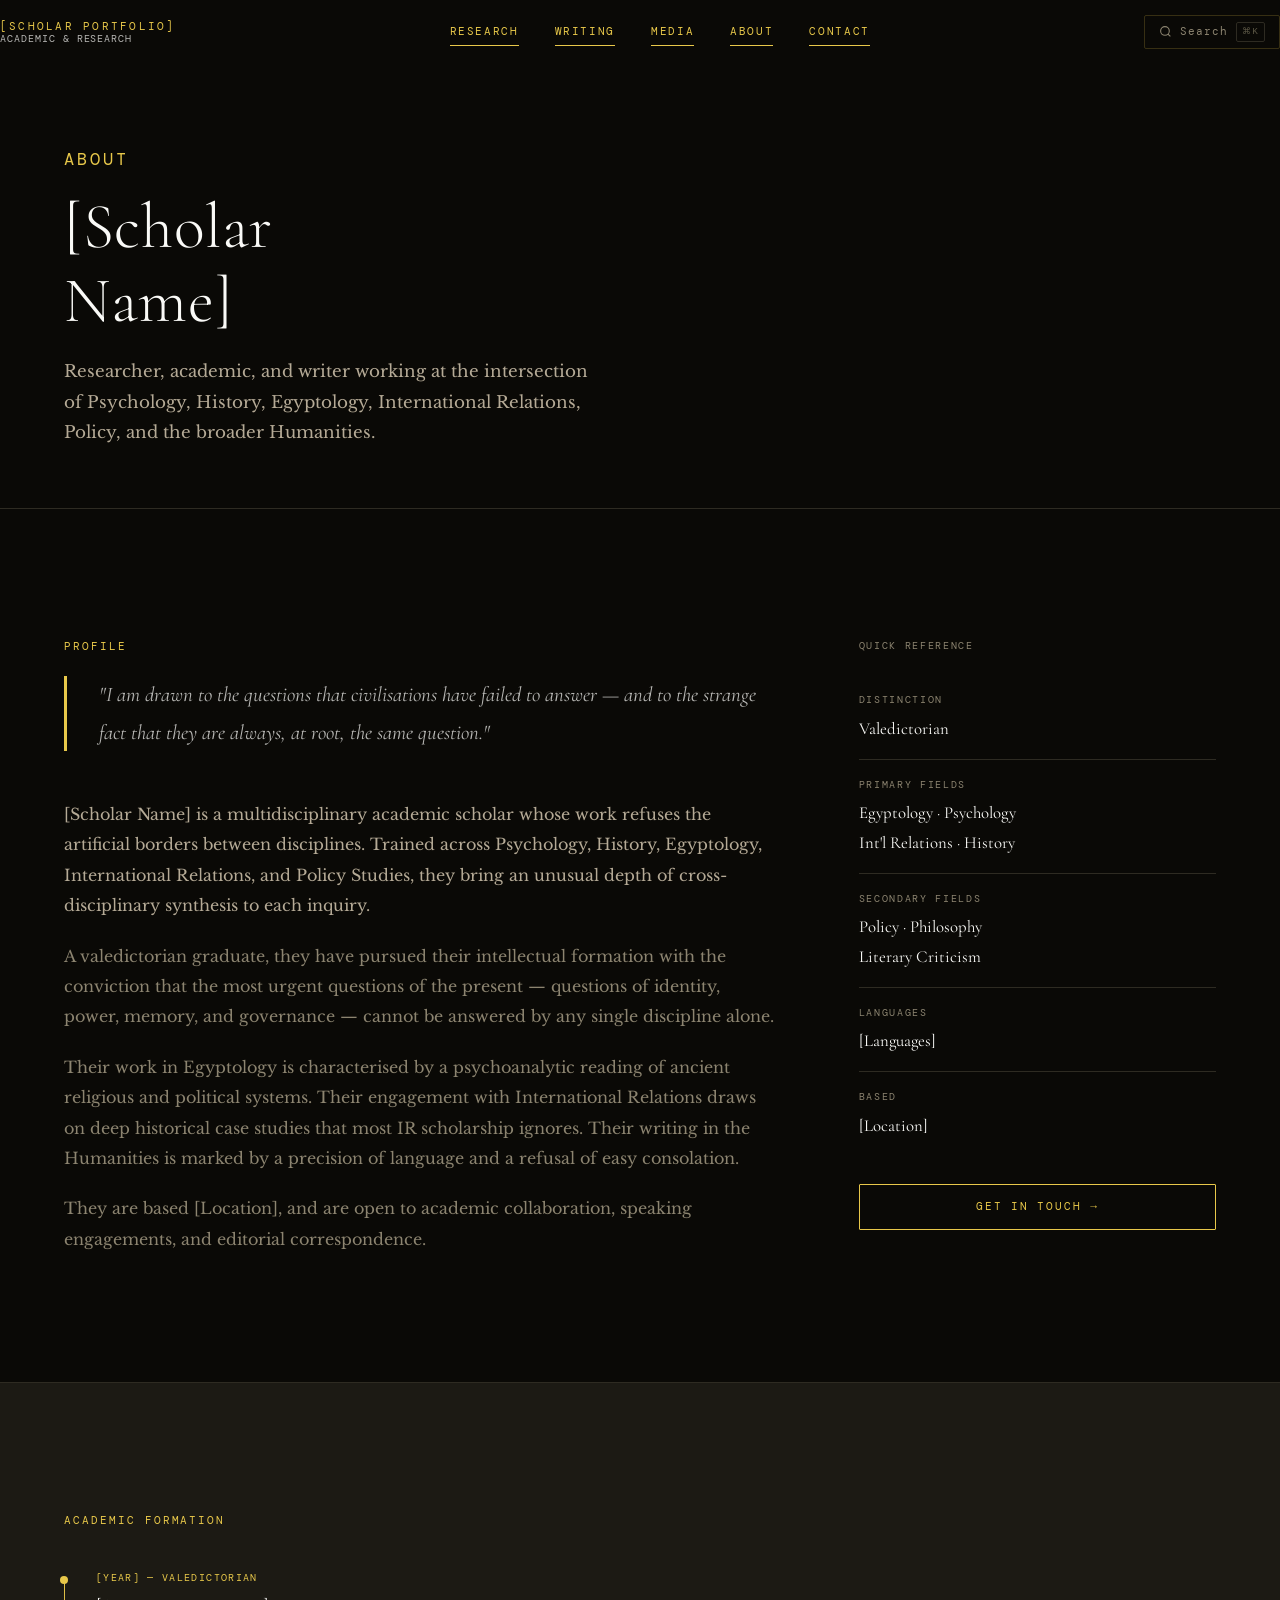
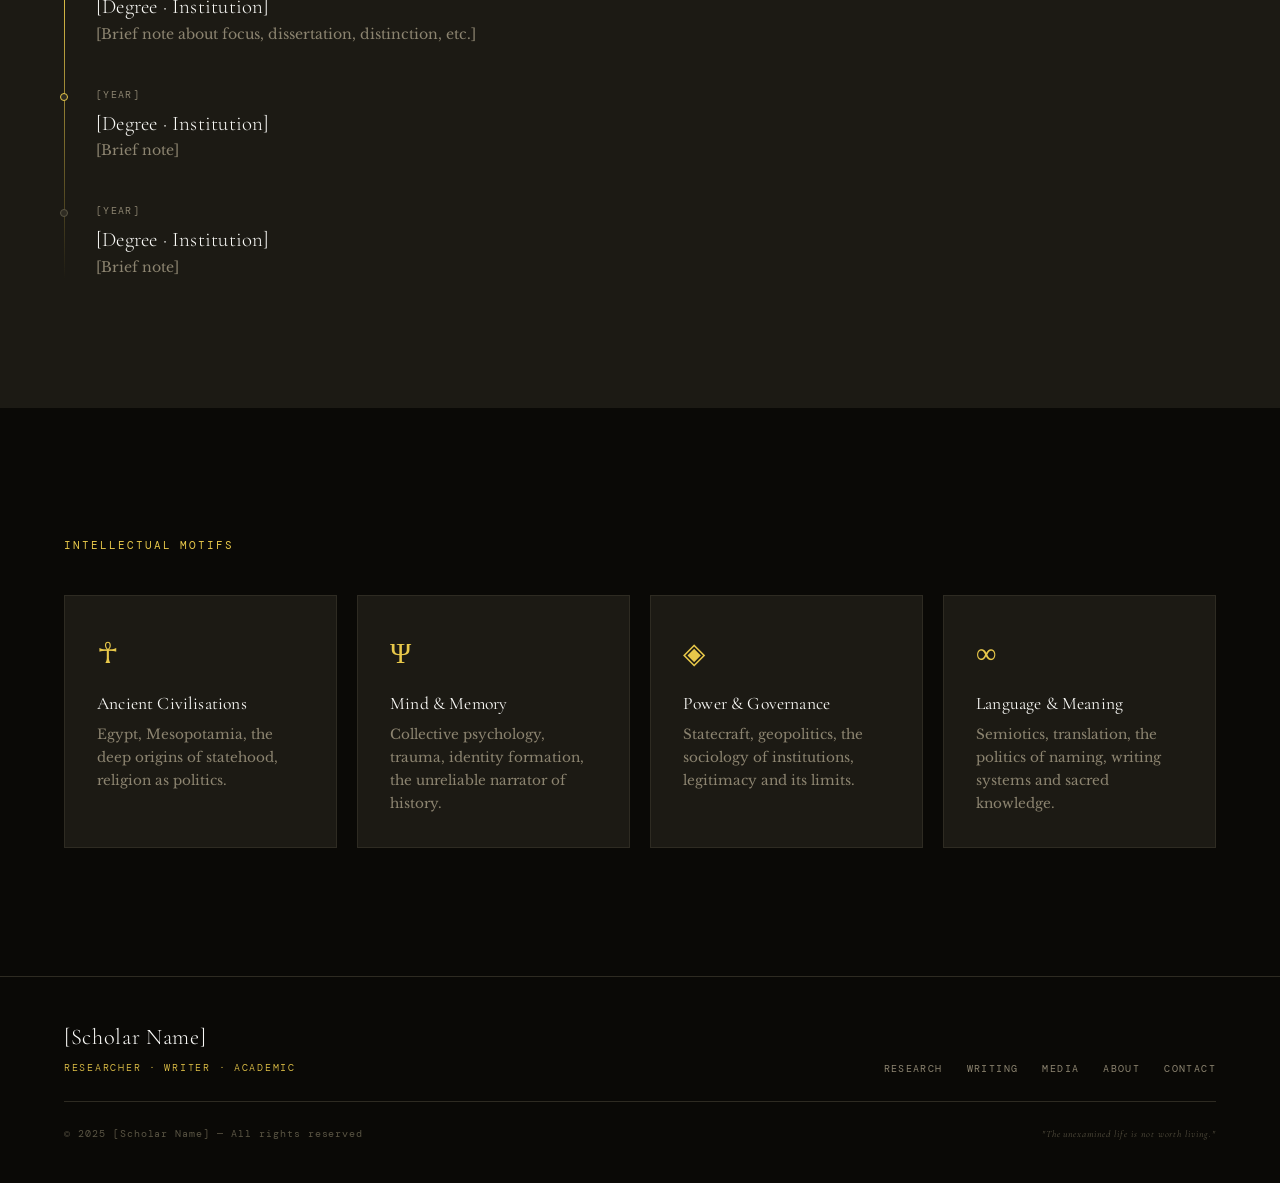
==== about/index.html @ 23cccf69 "initial website upload" ====
<!DOCTYPE html>
<html lang="en" data-depth="1">
<head>
  <meta charset="UTF-8"/>
  <meta name="viewport" content="width=device-width, initial-scale=1.0"/>
  <title>About — [Scholar Name]</title>
  <link rel="stylesheet" href="../css/style.css"/>
  <link rel="stylesheet" href="../css/animations.css"/>
  <link rel="stylesheet" href="../css/responsive.css"/>
</head>
<body>
<script src="../js/components.js"></script>

<div class="page-hero page-transition">
  <div class="container">
    <p class="label">About</p>
    <h1>[Scholar<br>Name]</h1>
    <p>Researcher, academic, and writer working at the intersection of
       Psychology, History, Egyptology, International Relations,
       Policy, and the broader Humanities.</p>
  </div>
</div>

<!-- BIO -->
<section class="section">
  <div class="container">
    <div style="display:grid;grid-template-columns:2fr 1fr;gap:80px;align-items:start">

      <div>
        <p class="label reveal" style="margin-bottom:20px">Profile</p>
        <div class="reveal" style="border-left:3px solid var(--gold);padding-left:32px;margin-bottom:48px">
          <p style="font-family:var(--ff-serif);font-size:1.3rem;font-style:italic;line-height:1.8;color:var(--off-white)">
            "I am drawn to the questions that civilisations have failed
            to answer — and to the strange fact that they are always,
            at root, the same question."
          </p>
        </div>

        <div class="reveal" style="display:flex;flex-direction:column;gap:20px">
          <p style="line-height:1.9">
            [Scholar Name] is a multidisciplinary academic scholar whose work refuses the
            artificial borders between disciplines. Trained across Psychology, History,
            Egyptology, International Relations, and Policy Studies, they bring an unusual
            depth of cross-disciplinary synthesis to each inquiry.
          </p>
          <p style="line-height:1.9;color:var(--mist)">
            A valedictorian graduate, they have pursued their intellectual formation with the
            conviction that the most urgent questions of the present — questions of identity,
            power, memory, and governance — cannot be answered by any single discipline alone.
          </p>
          <p style="line-height:1.9;color:var(--mist)">
            Their work in Egyptology is characterised by a psychoanalytic reading of ancient
            religious and political systems. Their engagement with International Relations
            draws on deep historical case studies that most IR scholarship ignores. Their
            writing in the Humanities is marked by a precision of language and a refusal
            of easy consolation.
          </p>
          <p style="line-height:1.9;color:var(--mist)">
            They are based [Location], and are open to academic collaboration,
            speaking engagements, and editorial correspondence.
          </p>
        </div>
      </div>

      <div>
        <!-- Quick facts -->
        <div class="reveal" style="display:flex;flex-direction:column;gap:0;position:sticky;top:calc(var(--nav-h) + 32px)">
          <p class="label-muted" style="margin-bottom:20px">Quick Reference</p>

          <div style="padding:16px 0;border-bottom:1px solid var(--ash)">
            <div class="label-muted" style="margin-bottom:4px">Distinction</div>
            <div style="font-family:var(--ff-serif);font-size:1.05rem;color:var(--white)">Valedictorian</div>
          </div>
          <div style="padding:16px 0;border-bottom:1px solid var(--ash)">
            <div class="label-muted" style="margin-bottom:4px">Primary Fields</div>
            <div style="font-family:var(--ff-serif);font-size:1.05rem;color:var(--white)">
              Egyptology · Psychology<br>Int'l Relations · History
            </div>
          </div>
          <div style="padding:16px 0;border-bottom:1px solid var(--ash)">
            <div class="label-muted" style="margin-bottom:4px">Secondary Fields</div>
            <div style="font-family:var(--ff-serif);font-size:1.05rem;color:var(--white)">
              Policy · Philosophy<br>Literary Criticism
            </div>
          </div>
          <div style="padding:16px 0;border-bottom:1px solid var(--ash)">
            <div class="label-muted" style="margin-bottom:4px">Languages</div>
            <div style="font-family:var(--ff-serif);font-size:1.05rem;color:var(--white)">[Languages]</div>
          </div>
          <div style="padding:16px 0">
            <div class="label-muted" style="margin-bottom:4px">Based</div>
            <div style="font-family:var(--ff-serif);font-size:1.05rem;color:var(--white)">[Location]</div>
          </div>

          <a href="../contact/index.html" class="btn btn-gold" style="margin-top:28px;justify-content:center">
            Get in Touch →
          </a>
        </div>
      </div>

    </div>
  </div>
</section>

<!-- EDUCATION / TIMELINE -->
<!-- ============================================================
  HOW TO ADD NEW CREDENTIALS:
  Copy a timeline item and update institution, degree, year, note.
  ============================================================ -->
<section class="section" style="border-top:1px solid var(--ash);background:var(--smoke)">
  <div class="container">
    <p class="label reveal" style="margin-bottom:40px">Academic Formation</p>

    <div style="position:relative;padding-left:32px">
      <!-- Vertical line -->
      <div style="position:absolute;left:0;top:8px;bottom:0;width:1px;background:linear-gradient(to bottom, var(--gold), transparent)"></div>

      <!-- Timeline item — duplicate to add more -->
      <div class="reveal" style="position:relative;margin-bottom:40px">
        <div style="position:absolute;left:-36px;top:6px;width:8px;height:8px;background:var(--gold);border-radius:50%"></div>
        <div style="font-family:var(--ff-mono);font-size:0.6rem;letter-spacing:0.14em;text-transform:uppercase;color:var(--gold);margin-bottom:8px">
          [Year] — Valedictorian
        </div>
        <h4 style="font-family:var(--ff-serif);font-size:1.3rem;font-weight:300;color:var(--white);margin-bottom:4px">
          [Degree · Institution]
        </h4>
        <p style="font-size:0.88rem;color:var(--mist);max-width:520px;line-height:1.7">
          [Brief note about focus, dissertation, distinction, etc.]
        </p>
      </div>

      <div class="reveal" style="position:relative;margin-bottom:40px">
        <div style="position:absolute;left:-36px;top:6px;width:8px;height:8px;background:var(--ash);border-radius:50%;border:1px solid var(--gold)"></div>
        <div style="font-family:var(--ff-mono);font-size:0.6rem;letter-spacing:0.14em;text-transform:uppercase;color:var(--mist);margin-bottom:8px">
          [Year]
        </div>
        <h4 style="font-family:var(--ff-serif);font-size:1.3rem;font-weight:300;color:var(--white);margin-bottom:4px">
          [Degree · Institution]
        </h4>
        <p style="font-size:0.88rem;color:var(--mist);max-width:520px;line-height:1.7">
          [Brief note]
        </p>
      </div>

      <div class="reveal" style="position:relative">
        <div style="position:absolute;left:-36px;top:6px;width:8px;height:8px;background:var(--ash);border-radius:50%;border:1px solid var(--dust)"></div>
        <div style="font-family:var(--ff-mono);font-size:0.6rem;letter-spacing:0.14em;text-transform:uppercase;color:var(--mist);margin-bottom:8px">
          [Year]
        </div>
        <h4 style="font-family:var(--ff-serif);font-size:1.3rem;font-weight:300;color:var(--white);margin-bottom:4px">
          [Degree · Institution]
        </h4>
        <p style="font-size:0.88rem;color:var(--mist);max-width:520px;line-height:1.7">
          [Brief note]
        </p>
      </div>
    </div>
  </div>
</section>

<!-- INTERESTS / MOTIFS -->
<section class="section">
  <div class="container">
    <p class="label reveal" style="margin-bottom:40px">Intellectual Motifs</p>
    <div style="display:grid;grid-template-columns:repeat(auto-fit,minmax(220px,1fr));gap:20px">

      <div class="card reveal">
        <div style="font-size:1.8rem;margin-bottom:16px;color:var(--gold)">☥</div>
        <h4 style="font-family:var(--ff-serif);font-size:1.1rem;font-weight:400;color:var(--white);margin-bottom:8px">Ancient Civilisations</h4>
        <p style="font-size:0.85rem;color:var(--mist);line-height:1.7">Egypt, Mesopotamia, the deep origins of statehood, religion as politics.</p>
      </div>

      <div class="card reveal">
        <div style="font-size:1.8rem;margin-bottom:16px;color:var(--gold)">Ψ</div>
        <h4 style="font-family:var(--ff-serif);font-size:1.1rem;font-weight:400;color:var(--white);margin-bottom:8px">Mind &amp; Memory</h4>
        <p style="font-size:0.85rem;color:var(--mist);line-height:1.7">Collective psychology, trauma, identity formation, the unreliable narrator of history.</p>
      </div>

      <div class="card reveal">
        <div style="font-size:1.8rem;margin-bottom:16px;color:var(--gold)">◈</div>
        <h4 style="font-family:var(--ff-serif);font-size:1.1rem;font-weight:400;color:var(--white);margin-bottom:8px">Power &amp; Governance</h4>
        <p style="font-size:0.85rem;color:var(--mist);line-height:1.7">Statecraft, geopolitics, the sociology of institutions, legitimacy and its limits.</p>
      </div>

      <div class="card reveal">
        <div style="font-size:1.8rem;margin-bottom:16px;color:var(--gold)">∞</div>
        <h4 style="font-family:var(--ff-serif);font-size:1.1rem;font-weight:400;color:var(--white);margin-bottom:8px">Language &amp; Meaning</h4>
        <p style="font-size:0.85rem;color:var(--mist);line-height:1.7">Semiotics, translation, the politics of naming, writing systems and sacred knowledge.</p>
      </div>

    </div>
  </div>
</section>

<script src="../js/main.js"></script>
</body>
</html>
---- css/style.css ----
/* ============================================================
   DESIGN SYSTEM — SCHOLAR PORTFOLIO
   Minimal · Sophisticated · Yellow-Accented · Editorial
   ============================================================ */

@import url('https://fonts.googleapis.com/css2?family=Cormorant+Garamond:ital,wght@0,300;0,400;0,500;0,600;1,300;1,400&family=DM+Mono:ital,wght@0,300;0,400;1,300&family=Libre+Baskerville:ital,wght@0,400;0,700;1,400&display=swap');

/* ---- TOKENS ---- */
:root {
  --gold:        #E8C84A;
  --gold-dim:    #C9A82A;
  --gold-pale:   rgba(232, 200, 74, 0.08);
  --gold-mid:    rgba(232, 200, 74, 0.18);
  --gold-glow:   rgba(232, 200, 74, 0.35);

  --ink:         #0A0906;
  --ink-2:       #111009;
  --paper:       #F7F3EB;
  --paper-dim:   #EDE8DE;
  --smoke:       #1C1A14;
  --ash:         #2E2B22;
  --dust:        #5A5544;
  --mist:        #8C8470;
  --fog:         #B5AA96;

  --white:       #FAFAF7;
  --off-white:   rgba(250, 250, 247, 0.72);

  --ff-serif:    'Cormorant Garamond', 'Georgia', serif;
  --ff-body:     'Libre Baskerville', Georgia, serif;
  --ff-mono:     'DM Mono', 'Courier New', monospace;

  --nav-h:       64px;
  --max-w:       1200px;
  --section-gap: clamp(80px, 10vw, 140px);

  --ease-out:    cubic-bezier(0.16, 1, 0.3, 1);
  --ease-in-out: cubic-bezier(0.4, 0, 0.2, 1);
}

/* ---- RESET ---- */
*, *::before, *::after { box-sizing: border-box; margin: 0; padding: 0; }
html { scroll-behavior: smooth; -webkit-font-smoothing: antialiased; }
body {
  background: var(--ink);
  color: var(--fog);
  font-family: var(--ff-body);
  font-size: 16px;
  line-height: 1.75;
  min-height: 100vh;
  overflow-x: hidden;
}
img { display: block; max-width: 100%; }
a { color: inherit; text-decoration: none; }
ul, ol { list-style: none; }
button, input, textarea { font: inherit; border: none; background: none; outline: none; }
::selection { background: var(--gold); color: var(--ink); }

/* ---- TYPOGRAPHY ---- */
h1, h2, h3, h4, h5 {
  font-family: var(--ff-serif);
  font-weight: 300;
  line-height: 1.15;
  letter-spacing: 0.01em;
  color: var(--white);
}
h1 { font-size: clamp(3.2rem, 7vw, 7rem); }
h2 { font-size: clamp(2rem, 4vw, 3.4rem); }
h3 { font-size: clamp(1.4rem, 2.5vw, 2rem); }
h4 { font-size: 1.2rem; }
p { color: var(--fog); }

.label {
  font-family: var(--ff-mono);
  font-size: 0.68rem;
  letter-spacing: 0.18em;
  text-transform: uppercase;
  color: var(--gold);
}
.label-muted {
  font-family: var(--ff-mono);
  font-size: 0.65rem;
  letter-spacing: 0.16em;
  text-transform: uppercase;
  color: var(--mist);
}

/* ---- LAYOUT ---- */
.container {
  width: min(var(--max-w), 100% - 2 * clamp(20px, 5vw, 64px));
  margin-inline: auto;
}

.section { padding-block: var(--section-gap); }

/* ---- NAVBAR ---- */
#navbar {
  position: fixed;
  top: 0; left: 0; right: 0;
  z-index: 900;
  height: var(--nav-h);
  display: flex;
  align-items: center;
  transition: background 0.4s var(--ease-out), border-bottom 0.4s;
}
#navbar.scrolled {
  background: rgba(10, 9, 6, 0.92);
  backdrop-filter: blur(16px);
  border-bottom: 1px solid rgba(232, 200, 74, 0.12);
}
.nav-inner {
  display: flex;
  align-items: center;
  justify-content: space-between;
  width: 100%;
}
.nav-logo {
  font-family: var(--ff-mono);
  font-size: 0.7rem;
  letter-spacing: 0.2em;
  text-transform: uppercase;
  color: var(--gold);
  display: flex;
  flex-direction: column;
  line-height: 1.2;
}
.nav-logo span { color: var(--off-white); font-size: 0.6rem; letter-spacing: 0.1em; }
.nav-links {
  display: flex;
  gap: 36px;
  align-items: center;
}
.nav-links a {
  font-family: var(--ff-mono);
  font-size: 0.68rem;
  letter-spacing: 0.15em;
  text-transform: uppercase;
  color: var(--mist);
  transition: color 0.25s;
  position: relative;
}
.nav-links a::after {
  content: '';
  position: absolute;
  bottom: -4px; left: 0;
  width: 0; height: 1px;
  background: var(--gold);
  transition: width 0.3s var(--ease-out);
}
.nav-links a:hover { color: var(--white); }
.nav-links a:hover::after { width: 100%; }
.nav-links a.active { color: var(--gold); }
.nav-links a.active::after { width: 100%; }

.nav-search-btn {
  cursor: pointer;
  color: var(--mist);
  font-family: var(--ff-mono);
  font-size: 0.68rem;
  letter-spacing: 0.1em;
  display: flex;
  align-items: center;
  gap: 8px;
  border: 1px solid rgba(232, 200, 74, 0.2);
  padding: 6px 14px;
  border-radius: 2px;
  transition: all 0.25s;
}
.nav-search-btn:hover { color: var(--gold); border-color: var(--gold); }
.nav-search-btn kbd {
  font-size: 0.58rem;
  color: var(--dust);
  border: 1px solid var(--ash);
  padding: 1px 5px;
  border-radius: 2px;
}

/* ---- HAMBURGER ---- */
.nav-hamburger {
  display: none;
  flex-direction: column;
  gap: 5px;
  cursor: pointer;
  padding: 4px;
}
.nav-hamburger span {
  display: block;
  width: 22px; height: 1.5px;
  background: var(--fog);
  transition: all 0.3s;
}

/* ---- MOBILE NAV ---- */
.nav-mobile {
  display: none;
  position: fixed;
  top: var(--nav-h); left: 0; right: 0;
  background: rgba(10, 9, 6, 0.97);
  backdrop-filter: blur(20px);
  border-bottom: 1px solid rgba(232, 200, 74, 0.12);
  padding: 32px;
  z-index: 850;
  flex-direction: column;
  gap: 24px;
}
.nav-mobile.open { display: flex; }
.nav-mobile a {
  font-family: var(--ff-mono);
  font-size: 0.8rem;
  letter-spacing: 0.15em;
  text-transform: uppercase;
  color: var(--mist);
  transition: color 0.2s;
}
.nav-mobile a:hover, .nav-mobile a.active { color: var(--gold); }

/* ---- SEARCH OVERLAY ---- */
#search-overlay {
  position: fixed;
  inset: 0;
  z-index: 1000;
  background: rgba(10, 9, 6, 0.96);
  backdrop-filter: blur(24px);
  display: none;
  flex-direction: column;
  align-items: center;
  justify-content: flex-start;
  padding-top: 15vh;
  opacity: 0;
  transition: opacity 0.3s var(--ease-out);
}
#search-overlay.open {
  display: flex;
  opacity: 1;
}
.search-inner {
  width: min(680px, 90%);
}
.search-label {
  font-family: var(--ff-mono);
  font-size: 0.65rem;
  letter-spacing: 0.22em;
  text-transform: uppercase;
  color: var(--gold);
  margin-bottom: 20px;
}
.search-bar {
  position: relative;
  display: flex;
  align-items: center;
  border-bottom: 2px solid var(--gold);
  padding-bottom: 12px;
  gap: 16px;
}
.search-bar svg { color: var(--gold); flex-shrink: 0; }
#search-input {
  flex: 1;
  font-family: var(--ff-serif);
  font-size: clamp(1.4rem, 3vw, 2.2rem);
  font-weight: 300;
  color: var(--white);
  background: transparent;
  caret-color: var(--gold);
}
#search-input::placeholder { color: var(--ash); }
.search-esc {
  font-family: var(--ff-mono);
  font-size: 0.6rem;
  letter-spacing: 0.12em;
  text-transform: uppercase;
  color: var(--dust);
  cursor: pointer;
  transition: color 0.2s;
}
.search-esc:hover { color: var(--gold); }
#search-results {
  margin-top: 32px;
  display: flex;
  flex-direction: column;
  gap: 2px;
}
.search-item {
  display: flex;
  align-items: center;
  gap: 20px;
  padding: 14px 16px;
  cursor: pointer;
  border-radius: 2px;
  transition: background 0.2s;
}
.search-item:hover { background: var(--gold-pale); }
.search-item-tag {
  font-family: var(--ff-mono);
  font-size: 0.58rem;
  letter-spacing: 0.14em;
  text-transform: uppercase;
  color: var(--gold-dim);
  min-width: 80px;
}
.search-item-title {
  font-family: var(--ff-serif);
  font-size: 1.1rem;
  color: var(--off-white);
}
.search-hint {
  display: flex;
  gap: 20px;
  margin-top: 24px;
}
.search-hint span {
  font-family: var(--ff-mono);
  font-size: 0.6rem;
  letter-spacing: 0.12em;
  color: var(--dust);
}
.search-hint kbd {
  font-size: 0.58rem;
  border: 1px solid var(--ash);
  padding: 2px 6px;
  border-radius: 2px;
  margin-right: 4px;
}

/* ---- DIVIDERS ---- */
.hr-gold {
  border: none;
  border-top: 1px solid rgba(232, 200, 74, 0.2);
  margin-block: 24px;
}
.hr-ash {
  border: none;
  border-top: 1px solid var(--ash);
  margin-block: 24px;
}

/* ---- BUTTONS ---- */
.btn {
  display: inline-flex;
  align-items: center;
  gap: 10px;
  font-family: var(--ff-mono);
  font-size: 0.7rem;
  letter-spacing: 0.16em;
  text-transform: uppercase;
  padding: 12px 24px;
  border: 1px solid;
  border-radius: 1px;
  cursor: pointer;
  transition: all 0.28s var(--ease-out);
}
.btn-gold {
  color: var(--gold);
  border-color: var(--gold);
}
.btn-gold:hover {
  background: var(--gold);
  color: var(--ink);
}
.btn-ghost {
  color: var(--fog);
  border-color: var(--ash);
}
.btn-ghost:hover {
  border-color: var(--fog);
  color: var(--white);
}

/* ---- CARDS ---- */
.card {
  background: var(--smoke);
  border: 1px solid var(--ash);
  padding: 32px;
  transition: border-color 0.3s, transform 0.3s var(--ease-out);
  position: relative;
  overflow: hidden;
}
.card::before {
  content: '';
  position: absolute;
  top: 0; left: 0;
  width: 0; height: 2px;
  background: var(--gold);
  transition: width 0.4s var(--ease-out);
}
.card:hover { border-color: rgba(232, 200, 74, 0.3); transform: translateY(-3px); }
.card:hover::before { width: 100%; }

/* ---- TAG PILL ---- */
.tag {
  display: inline-block;
  font-family: var(--ff-mono);
  font-size: 0.6rem;
  letter-spacing: 0.14em;
  text-transform: uppercase;
  padding: 4px 10px;
  border: 1px solid var(--ash);
  color: var(--mist);
  border-radius: 1px;
  transition: all 0.2s;
}
.tag:hover, .tag.active {
  border-color: var(--gold);
  color: var(--gold);
  background: var(--gold-pale);
}

/* ---- FOOTER ---- */
#footer {
  border-top: 1px solid var(--ash);
  padding-block: 40px;
}
.footer-inner {
  display: flex;
  justify-content: space-between;
  align-items: flex-end;
  gap: 24px;
  flex-wrap: wrap;
}
.footer-logo {
  font-family: var(--ff-serif);
  font-size: 1.4rem;
  font-weight: 300;
  color: var(--white);
  letter-spacing: 0.03em;
}
.footer-logo small {
  display: block;
  font-family: var(--ff-mono);
  font-size: 0.6rem;
  letter-spacing: 0.18em;
  text-transform: uppercase;
  color: var(--gold);
  margin-top: 4px;
}
.footer-links {
  display: flex;
  gap: 24px;
  flex-wrap: wrap;
}
.footer-links a {
  font-family: var(--ff-mono);
  font-size: 0.62rem;
  letter-spacing: 0.14em;
  text-transform: uppercase;
  color: var(--mist);
  transition: color 0.2s;
}
.footer-links a:hover { color: var(--gold); }
.footer-copy {
  width: 100%;
  font-family: var(--ff-mono);
  font-size: 0.6rem;
  letter-spacing: 0.1em;
  color: var(--dust);
  margin-top: 24px;
  padding-top: 24px;
  border-top: 1px solid var(--ash);
  display: flex;
  justify-content: space-between;
  flex-wrap: wrap;
  gap: 8px;
}

/* ---- PAGE HERO (non-home) ---- */
.page-hero {
  padding-top: calc(var(--nav-h) + 80px);
  padding-bottom: 60px;
  border-bottom: 1px solid var(--ash);
}
.page-hero .label { margin-bottom: 16px; }
.page-hero h1 {
  font-size: clamp(2.4rem, 5vw, 4.8rem);
  margin-bottom: 20px;
}
.page-hero p {
  font-size: 1.05rem;
  max-width: 540px;
  line-height: 1.8;
}

/* ---- SCROLL REVEAL ---- */
.reveal {
  opacity: 0;
  transform: translateY(28px);
  transition: opacity 0.7s var(--ease-out), transform 0.7s var(--ease-out);
}
.reveal.visible { opacity: 1; transform: none; }

/* ---- UTILITY ---- */
.gold { color: var(--gold); }
.serif { font-family: var(--ff-serif); }
.mono  { font-family: var(--ff-mono); }
.text-muted { color: var(--mist); }
.mt-sm { margin-top: 12px; }
.mt-md { margin-top: 24px; }
.mt-lg { margin-top: 48px; }
.flex { display: flex; }
.gap-sm { gap: 12px; }
.gap-md { gap: 24px; }
.items-center { align-items: center; }
.flex-wrap { flex-wrap: wrap; }

/* ---- RESPONSIVE ---- */
@media (max-width: 768px) {
  .nav-links, .nav-search-btn { display: none; }
  .nav-hamburger { display: flex; }
  :root { --section-gap: 64px; }
}
---- css/animations.css ----
/* ============================================================
   ANIMATIONS — HOME CANVAS + TRANSITIONS
   ============================================================ */

/* ---- HOME HERO CANVAS ---- */
#hero-canvas {
  position: absolute;
  inset: 0;
  width: 100%; height: 100%;
  z-index: 0;
  pointer-events: none;
}

/* ---- HERO SECTION ---- */
#home-hero {
  position: relative;
  min-height: 100svh;
  display: flex;
  align-items: center;
  overflow: hidden;
  background: var(--ink);
}

/* Deep atmospheric gradient base */
#home-hero::before {
  content: '';
  position: absolute;
  inset: 0;
  background:
    radial-gradient(ellipse 80% 60% at 20% 70%, rgba(232,200,74,0.07) 0%, transparent 60%),
    radial-gradient(ellipse 60% 80% at 80% 20%, rgba(232,200,74,0.04) 0%, transparent 55%),
    radial-gradient(ellipse 100% 100% at 50% 50%, rgba(30,25,15,0.9) 0%, var(--ink) 80%);
  z-index: 1;
}

/* Grain overlay */
#home-hero::after {
  content: '';
  position: absolute;
  inset: 0;
  z-index: 2;
  background-image: url("data:image/svg+xml,%3Csvg viewBox='0 0 200 200' xmlns='http://www.w3.org/2000/svg'%3E%3Cfilter id='n'%3E%3CfeTurbulence type='fractalNoise' baseFrequency='0.75' numOctaves='4' stitchTiles='stitch'/%3E%3C/filter%3E%3Crect width='100%25' height='100%25' filter='url(%23n)' opacity='0.04'/%3E%3C/svg%3E");
  background-size: 160px 160px;
  pointer-events: none;
  opacity: 0.55;
}

.hero-content {
  position: relative;
  z-index: 10;
  padding-top: var(--nav-h);
}

/* ---- HERO TEXT ANIMATIONS ---- */
@keyframes heroFadeUp {
  from { opacity: 0; transform: translateY(40px); }
  to   { opacity: 1; transform: translateY(0); }
}
@keyframes heroFadeIn {
  from { opacity: 0; }
  to   { opacity: 1; }
}
@keyframes scanLine {
  0%   { transform: translateY(-100%); opacity: 0; }
  10%  { opacity: 1; }
  90%  { opacity: 1; }
  100% { transform: translateY(calc(100vh + 100%)); opacity: 0; }
}
@keyframes goldPulse {
  0%, 100% { opacity: 0.6; }
  50%       { opacity: 1; }
}
@keyframes blink {
  0%, 100% { opacity: 1; }
  50%       { opacity: 0; }
}

.hero-eyebrow {
  animation: heroFadeIn 1s 0.2s both;
  display: flex;
  align-items: center;
  gap: 12px;
  margin-bottom: 24px;
}
.hero-eyebrow-line {
  display: block;
  width: 40px; height: 1px;
  background: var(--gold);
  animation: goldPulse 3s 1.5s infinite;
}
.hero-name {
  animation: heroFadeUp 1s 0.35s both;
  color: var(--white);
  font-weight: 300;
  margin-bottom: 8px;
}
.hero-title {
  animation: heroFadeUp 1s 0.5s both;
  font-family: var(--ff-serif);
  font-size: clamp(1.1rem, 2vw, 1.6rem);
  font-weight: 300;
  font-style: italic;
  color: var(--gold-dim);
  margin-bottom: 28px;
  letter-spacing: 0.02em;
}
.hero-disciplines {
  animation: heroFadeUp 1s 0.65s both;
  display: flex;
  flex-wrap: wrap;
  gap: 10px;
  margin-bottom: 36px;
}
.hero-disc {
  font-family: var(--ff-mono);
  font-size: 0.62rem;
  letter-spacing: 0.16em;
  text-transform: uppercase;
  color: var(--mist);
  padding: 5px 12px;
  border: 1px solid var(--ash);
  transition: all 0.3s;
}
.hero-disc:hover { border-color: var(--gold); color: var(--gold); }
.hero-bio {
  animation: heroFadeUp 1s 0.8s both;
  font-size: 1.05rem;
  line-height: 1.85;
  max-width: 520px;
  color: var(--mist);
  margin-bottom: 40px;
}
.hero-ctas {
  animation: heroFadeUp 1s 0.95s both;
  display: flex;
  gap: 16px;
  flex-wrap: wrap;
}
.hero-coords {
  animation: heroFadeIn 1.5s 1.2s both;
  position: absolute;
  bottom: 40px; right: 0;
  font-family: var(--ff-mono);
  font-size: 0.6rem;
  letter-spacing: 0.14em;
  color: var(--dust);
  text-align: right;
  line-height: 1.8;
}
.hero-scroll {
  animation: heroFadeIn 2s 1.5s both;
  position: absolute;
  bottom: 36px; left: 0;
  display: flex;
  flex-direction: column;
  align-items: center;
  gap: 8px;
}
.hero-scroll span {
  font-family: var(--ff-mono);
  font-size: 0.55rem;
  letter-spacing: 0.2em;
  text-transform: uppercase;
  color: var(--dust);
  writing-mode: vertical-lr;
}
.hero-scroll-line {
  width: 1px;
  height: 48px;
  background: linear-gradient(to bottom, var(--gold), transparent);
  animation: scanLine 2.5s 2s infinite;
}

/* ---- CANVAS PARTICLE ---- */
.canvas-wrap {
  position: absolute;
  inset: 0;
  z-index: 3;
  pointer-events: none;
}

/* ---- STAT TICKER ---- */
.hero-stats {
  animation: heroFadeUp 1s 1.1s both;
  display: flex;
  gap: 40px;
  flex-wrap: wrap;
  padding-top: 40px;
  border-top: 1px solid var(--ash);
  margin-top: 40px;
}
.hero-stat-num {
  font-family: var(--ff-serif);
  font-size: 2.4rem;
  font-weight: 300;
  color: var(--gold);
  line-height: 1;
}
.hero-stat-label {
  font-family: var(--ff-mono);
  font-size: 0.6rem;
  letter-spacing: 0.16em;
  text-transform: uppercase;
  color: var(--dust);
  margin-top: 4px;
}

/* ---- CURSOR BLINK ---- */
.cursor-blink {
  display: inline-block;
  width: 2px;
  height: 1em;
  background: var(--gold);
  vertical-align: text-bottom;
  animation: blink 1s step-end infinite;
  margin-left: 2px;
}

/* ---- PAGE TRANSITIONS ---- */
.page-transition {
  animation: heroFadeUp 0.6s var(--ease-out) both;
}

/* ---- GLITCH ACCENT ---- */
@keyframes glitch1 {
  0%, 95%, 100% { clip-path: inset(0 0 100% 0); }
  96%  { clip-path: inset(20% 0 60% 0); transform: translate(-4px, 0); }
  97%  { clip-path: inset(50% 0 30% 0); transform: translate(4px, 0); }
  98%  { clip-path: inset(10% 0 80% 0); transform: translate(0, 0); }
}
---- css/responsive.css ----
/* ============================================================
   RESPONSIVE — Tablet & Mobile overrides
   ============================================================ */

/* ---- About page two-column → single ---- */
@media (max-width: 900px) {
  .about-grid,
  [style*="grid-template-columns:2fr 1fr"],
  [style*="grid-template-columns:1fr 1fr"] {
    grid-template-columns: 1fr !important;
    gap: 40px !important;
  }
  [style*="position:sticky;top:calc"] {
    position: static !important;
  }
  [style*="border-left:1px solid var(--ash);padding-left:40px"] {
    border-left: none !important;
    padding-left: 0 !important;
    border-top: 1px solid var(--ash) !important;
    padding-top: 32px !important;
  }
}

/* ---- Hero layout ---- */
@media (max-width: 640px) {
  .hero-stats { gap: 24px; }
  .hero-stat-num { font-size: 1.8rem; }
  .hero-ctas { flex-direction: column; }
  .hero-ctas .btn { justify-content: center; }
  .hero-coords { display: none; }
}

/* ---- Research grid single col on small ---- */
@media (max-width: 640px) {
  [style*="display:flex;gap:32px;padding:28px"] {
    flex-direction: column !important;
    gap: 12px !important;
  }
}

/* ---- Card grids ---- */
@media (max-width: 520px) {
  .card { padding: 24px; }
}

/* ---- Footer ---- */
@media (max-width: 640px) {
  .footer-inner { flex-direction: column; align-items: flex-start; }
}
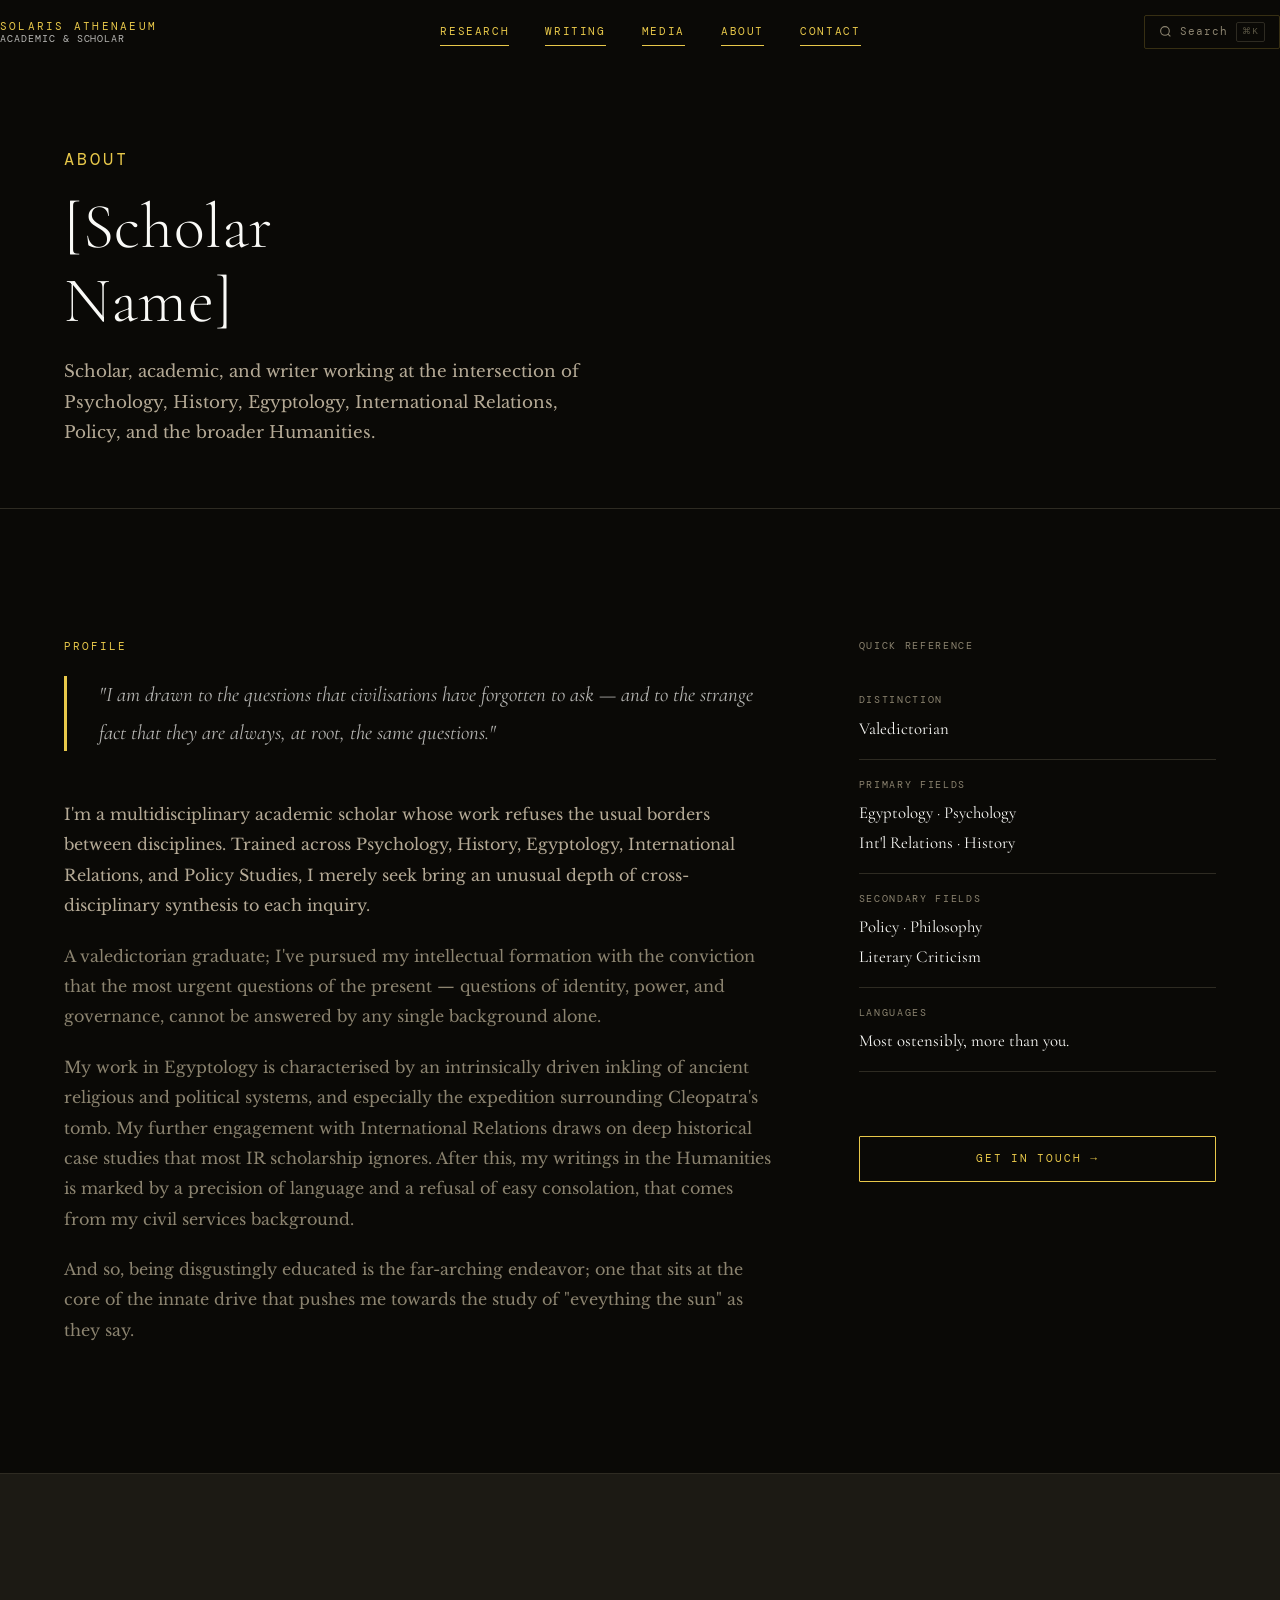
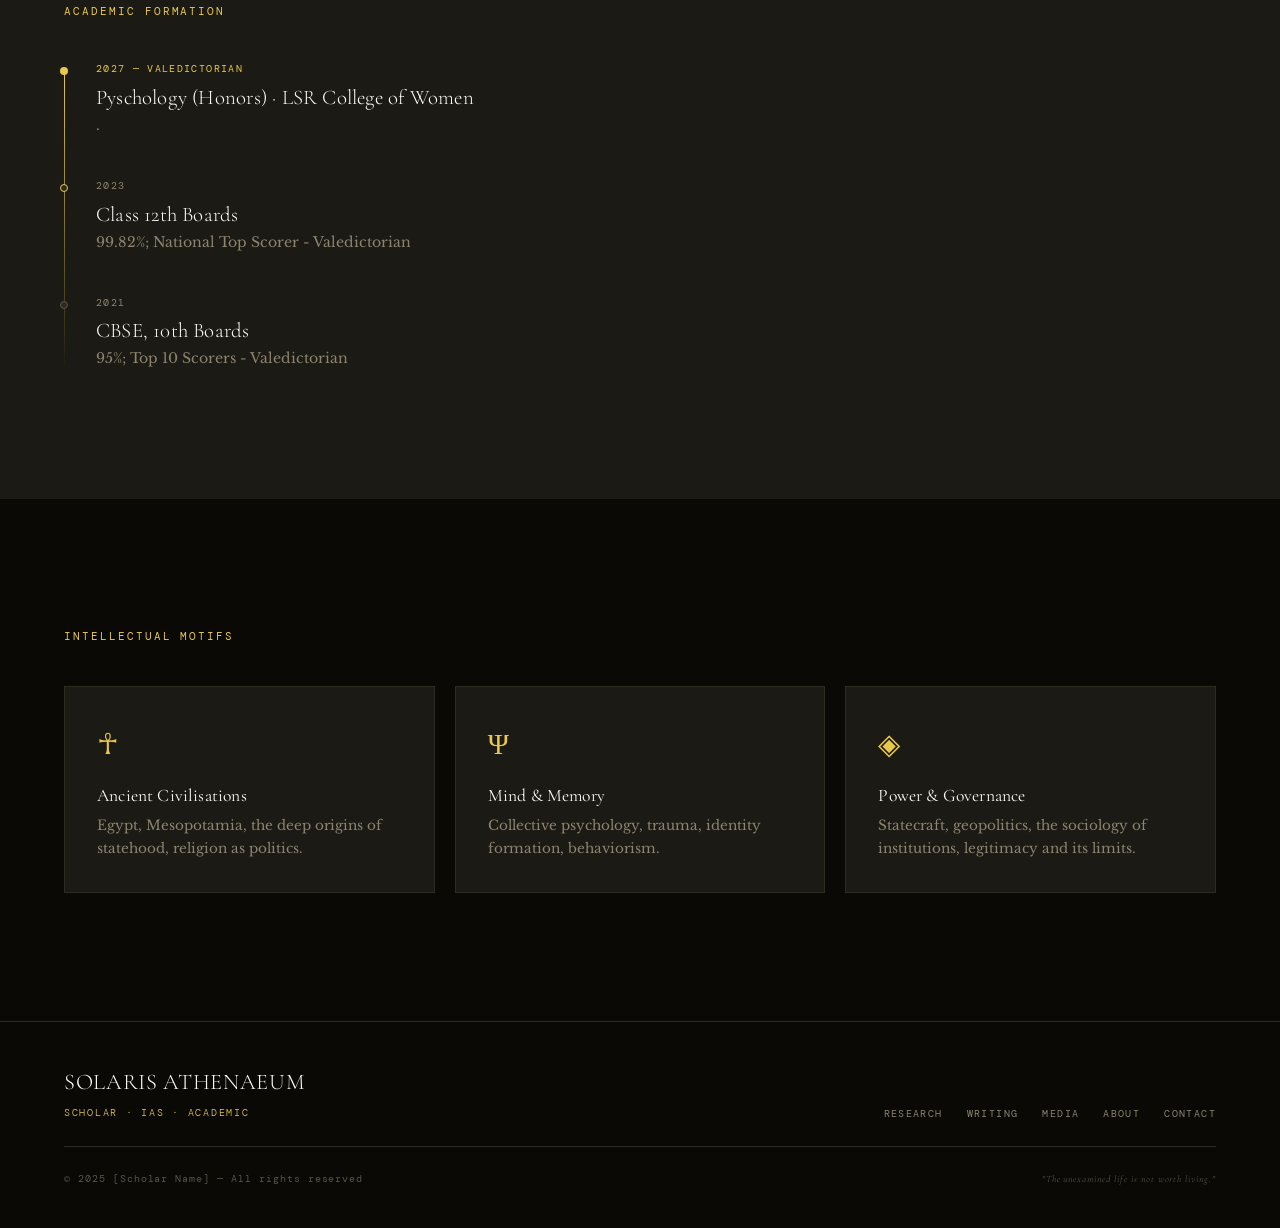
==== commit a4e88089: "about content, contact info, header & footer" ====
--- a/about/index.html
+++ b/about/index.html
@@ -15,7 +15,7 @@
   <div class="container">
     <p class="label">About</p>
     <h1>[Scholar<br>Name]</h1>
-    <p>Researcher, academic, and writer working at the intersection of
+    <p>Scholar, academic, and writer working at the intersection of
        Psychology, History, Egyptology, International Relations,
        Policy, and the broader Humanities.</p>
   </div>
@@ -30,34 +30,33 @@
         <p class="label reveal" style="margin-bottom:20px">Profile</p>
         <div class="reveal" style="border-left:3px solid var(--gold);padding-left:32px;margin-bottom:48px">
           <p style="font-family:var(--ff-serif);font-size:1.3rem;font-style:italic;line-height:1.8;color:var(--off-white)">
-            "I am drawn to the questions that civilisations have failed
-            to answer — and to the strange fact that they are always,
-            at root, the same question."
+            "I am drawn to the questions that civilisations have forgotten
+            to ask — and to the strange fact that they are always,
+            at root, the same questions."
           </p>
         </div>
 
         <div class="reveal" style="display:flex;flex-direction:column;gap:20px">
           <p style="line-height:1.9">
-            [Scholar Name] is a multidisciplinary academic scholar whose work refuses the
-            artificial borders between disciplines. Trained across Psychology, History,
-            Egyptology, International Relations, and Policy Studies, they bring an unusual
+            I'm a multidisciplinary academic scholar whose work refuses the
+            usual borders between disciplines. Trained across Psychology, History,
+            Egyptology, International Relations, and Policy Studies, I merely seek bring an unusual
             depth of cross-disciplinary synthesis to each inquiry.
           </p>
           <p style="line-height:1.9;color:var(--mist)">
-            A valedictorian graduate, they have pursued their intellectual formation with the
+            A valedictorian graduate; I've pursued my intellectual formation with the
             conviction that the most urgent questions of the present — questions of identity,
-            power, memory, and governance — cannot be answered by any single discipline alone.
+            power, and governance, cannot be answered by any single background alone.
           </p>
           <p style="line-height:1.9;color:var(--mist)">
-            Their work in Egyptology is characterised by a psychoanalytic reading of ancient
-            religious and political systems. Their engagement with International Relations
-            draws on deep historical case studies that most IR scholarship ignores. Their
-            writing in the Humanities is marked by a precision of language and a refusal
-            of easy consolation.
+            My work in Egyptology is characterised by an intrinsically driven inkling of ancient
+            religious and political systems, and especially the expedition surrounding Cleopatra's tomb. My further engagement with International Relations
+            draws on deep historical case studies that most IR scholarship ignores. After this, my
+            writings in the Humanities is marked by a precision of language and a refusal
+            of easy consolation, that comes from my civil services background.
           </p>
           <p style="line-height:1.9;color:var(--mist)">
-            They are based [Location], and are open to academic collaboration,
-            speaking engagements, and editorial correspondence.
+            And so, being disgustingly educated is the far-arching endeavor; one that sits at the core of the innate drive that pushes me towards the study of "eveything the sun" as they say.
           </p>
         </div>
       </div>
@@ -85,11 +84,11 @@
           </div>
           <div style="padding:16px 0;border-bottom:1px solid var(--ash)">
             <div class="label-muted" style="margin-bottom:4px">Languages</div>
-            <div style="font-family:var(--ff-serif);font-size:1.05rem;color:var(--white)">[Languages]</div>
+            <div style="font-family:var(--ff-serif);font-size:1.05rem;color:var(--white)">Most ostensibly, more than you.</div>
           </div>
           <div style="padding:16px 0">
-            <div class="label-muted" style="margin-bottom:4px">Based</div>
-            <div style="font-family:var(--ff-serif);font-size:1.05rem;color:var(--white)">[Location]</div>
+            <div class="label-muted" style="margin-bottom:4px"></div>
+            <div style="font-family:var(--ff-serif);font-size:1.05rem;color:var(--white)"></div>
           </div>
 
           <a href="../contact/index.html" class="btn btn-gold" style="margin-top:28px;justify-content:center">
@@ -116,42 +115,43 @@
       <div style="position:absolute;left:0;top:8px;bottom:0;width:1px;background:linear-gradient(to bottom, var(--gold), transparent)"></div>
 
       <!-- Timeline item — duplicate to add more -->
+
       <div class="reveal" style="position:relative;margin-bottom:40px">
         <div style="position:absolute;left:-36px;top:6px;width:8px;height:8px;background:var(--gold);border-radius:50%"></div>
         <div style="font-family:var(--ff-mono);font-size:0.6rem;letter-spacing:0.14em;text-transform:uppercase;color:var(--gold);margin-bottom:8px">
-          [Year] — Valedictorian
+          2027 — Valedictorian
         </div>
         <h4 style="font-family:var(--ff-serif);font-size:1.3rem;font-weight:300;color:var(--white);margin-bottom:4px">
-          [Degree · Institution]
+          Pyschology (Honors) · LSR College of Women
         </h4>
         <p style="font-size:0.88rem;color:var(--mist);max-width:520px;line-height:1.7">
-          [Brief note about focus, dissertation, distinction, etc.]
+          .
         </p>
       </div>
 
       <div class="reveal" style="position:relative;margin-bottom:40px">
         <div style="position:absolute;left:-36px;top:6px;width:8px;height:8px;background:var(--ash);border-radius:50%;border:1px solid var(--gold)"></div>
         <div style="font-family:var(--ff-mono);font-size:0.6rem;letter-spacing:0.14em;text-transform:uppercase;color:var(--mist);margin-bottom:8px">
-          [Year]
+          2023
         </div>
         <h4 style="font-family:var(--ff-serif);font-size:1.3rem;font-weight:300;color:var(--white);margin-bottom:4px">
-          [Degree · Institution]
+          Class 12th Boards
         </h4>
         <p style="font-size:0.88rem;color:var(--mist);max-width:520px;line-height:1.7">
-          [Brief note]
+          99.82%; National Top Scorer - Valedictorian
         </p>
       </div>
 
       <div class="reveal" style="position:relative">
         <div style="position:absolute;left:-36px;top:6px;width:8px;height:8px;background:var(--ash);border-radius:50%;border:1px solid var(--dust)"></div>
         <div style="font-family:var(--ff-mono);font-size:0.6rem;letter-spacing:0.14em;text-transform:uppercase;color:var(--mist);margin-bottom:8px">
-          [Year]
+          2021
         </div>
         <h4 style="font-family:var(--ff-serif);font-size:1.3rem;font-weight:300;color:var(--white);margin-bottom:4px">
-          [Degree · Institution]
+          CBSE, 10th Boards
         </h4>
         <p style="font-size:0.88rem;color:var(--mist);max-width:520px;line-height:1.7">
-          [Brief note]
+          95%; Top 10 Scorers - Valedictorian
         </p>
       </div>
     </div>
@@ -173,7 +173,7 @@
       <div class="card reveal">
         <div style="font-size:1.8rem;margin-bottom:16px;color:var(--gold)">Ψ</div>
         <h4 style="font-family:var(--ff-serif);font-size:1.1rem;font-weight:400;color:var(--white);margin-bottom:8px">Mind &amp; Memory</h4>
-        <p style="font-size:0.85rem;color:var(--mist);line-height:1.7">Collective psychology, trauma, identity formation, the unreliable narrator of history.</p>
+        <p style="font-size:0.85rem;color:var(--mist);line-height:1.7">Collective psychology, trauma, identity formation, behaviorism.</p>
       </div>
 
       <div class="card reveal">
@@ -182,11 +182,7 @@
         <p style="font-size:0.85rem;color:var(--mist);line-height:1.7">Statecraft, geopolitics, the sociology of institutions, legitimacy and its limits.</p>
       </div>
 
-      <div class="card reveal">
-        <div style="font-size:1.8rem;margin-bottom:16px;color:var(--gold)">∞</div>
-        <h4 style="font-family:var(--ff-serif);font-size:1.1rem;font-weight:400;color:var(--white);margin-bottom:8px">Language &amp; Meaning</h4>
-        <p style="font-size:0.85rem;color:var(--mist);line-height:1.7">Semiotics, translation, the politics of naming, writing systems and sacred knowledge.</p>
-      </div>
+
 
     </div>
   </div>
